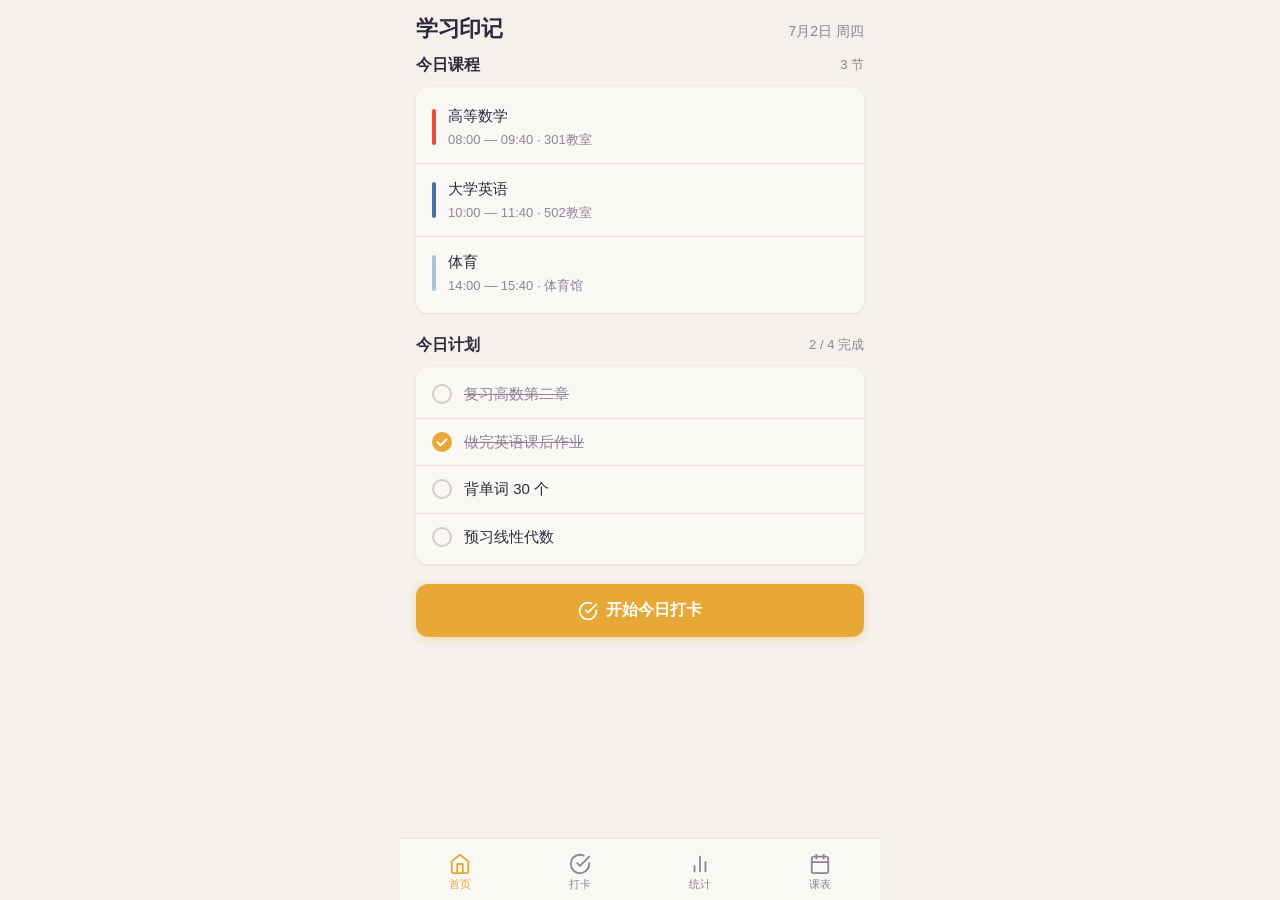
==== study-track/index.html @ bbb9d737 "搭建前端骨架：study-track 学习打卡应用 - 新增 study-track 目录（PWA 移动优先） - 首页今日看板（课表 + 计划 + 打卡入口） - 全周课表视图（日期标签切换） - " ====
<!DOCTYPE html>
<html lang="zh-CN">
<head>
  <meta charset="UTF-8">
  <meta name="viewport" content="width=device-width,initial-scale=1.0,viewport-fit=cover,user-scalable=no">
  <meta name="theme-color" content="#f5f0eb">
  <meta name="apple-mobile-web-app-capable" content="yes">
  <meta name="apple-mobile-web-app-status-bar-style" content="default">
  <link rel="manifest" href="manifest.json">
  <title>学习印记</title>
  <link rel="stylesheet" href="css/style.css">
</head>
<body>
  <div id="app">
    <header>
      <div class="header-inner">
        <h1 class="app-title">学习印记</h1>
        <span class="header-date" id="headerDate">7月2日 周四</span>
      </div>
    </header>
    <main id="view-container">

      <div id="view-home" class="view active">
        <section class="section">
          <div class="section-head">
            <h2 class="section-title">今日课程</h2>
            <span class="section-count">3 节</span>
          </div>
          <div class="card schedule-list">
            <div class="schedule-item">
              <span class="subject-bar t1"></span>
              <div class="subject-info">
                <span class="subject-name">高等数学</span>
                <span class="subject-meta">08:00 — 09:40 · 301教室</span>
              </div>
            </div>
            <div class="schedule-item">
              <span class="subject-bar t2"></span>
              <div class="subject-info">
                <span class="subject-name">大学英语</span>
                <span class="subject-meta">10:00 — 11:40 · 502教室</span>
              </div>
            </div>
            <div class="schedule-item">
              <span class="subject-bar t3"></span>
              <div class="subject-info">
                <span class="subject-name">体育</span>
                <span class="subject-meta">14:00 — 15:40 · 体育馆</span>
              </div>
            </div>
          </div>
        </section>

        <section class="section">
          <div class="section-head">
            <h2 class="section-title">今日计划</h2>
            <span class="section-count">2 / 4 完成</span>
          </div>
          <div class="card plan-list">
            <label class="plan-item">
              <span class="plan-check"></span>
              <span class="plan-text done">复习高数第二章</span>
            </label>
            <label class="plan-item">
              <span class="plan-check checked"></span>
              <span class="plan-text done">做完英语课后作业</span>
            </label>
            <label class="plan-item">
              <span class="plan-check"></span>
              <span class="plan-text">背单词 30 个</span>
            </label>
            <label class="plan-item">
              <span class="plan-check"></span>
              <span class="plan-text">预习线性代数</span>
            </label>
          </div>
        </section>

        <section class="section">
          <button class="btn-checkin" id="btnCheckin">
            <svg width="20" height="20" viewBox="0 0 24 24" fill="none" stroke="currentColor" stroke-width="2" stroke-linecap="round" stroke-linejoin="round"><path d="M22 11.08V12a10 10 0 1 1-5.93-9.14"/><polyline points="22 4 12 14.01 9 11.01"/></svg>
            开始今日打卡
          </button>
        </section>
      </div>

      <div id="view-checkin" class="view">
        <div class="placeholder">
          <svg width="48" height="48" viewBox="0 0 24 24" fill="none" stroke="#8b8594" stroke-width="1.5" stroke-linecap="round" stroke-linejoin="round"><path d="M22 11.08V12a10 10 0 1 1-5.93-9.14"/><polyline points="22 4 12 14.01 9 11.01"/></svg>
          <p>打卡功能开发中</p>
        </div>
      </div>

      <div id="view-stats" class="view">
        <div class="placeholder">
          <svg width="48" height="48" viewBox="0 0 24 24" fill="none" stroke="#8b8594" stroke-width="1.5" stroke-linecap="round" stroke-linejoin="round"><line x1="18" y1="20" x2="18" y2="10"/><line x1="12" y1="20" x2="12" y2="4"/><line x1="6" y1="20" x2="6" y2="14"/></svg>
          <p>统计功能开发中</p>
        </div>
      </div>

      <div id="view-schedule" class="view">
        <section class="section">
          <h2 class="section-title" style="margin-bottom:12px">本周课表</h2>
          <div class="day-tabs" id="dayTabs"></div>
          <div class="card schedule-list" id="fullScheduleList"></div>
        </section>
      </div>

    </main>

    <nav id="tab-bar">
      <button class="tab-btn active" data-view="home">
        <svg width="22" height="22" viewBox="0 0 24 24" fill="none" stroke="currentColor" stroke-width="2" stroke-linecap="round" stroke-linejoin="round"><path d="m3 9 9-7 9 7v11a2 2 0 0 1-2 2H5a2 2 0 0 1-2-2z"/><polyline points="9 22 9 12 15 12 15 22"/></svg>
        <span class="tab-label">首页</span>
      </button>
      <button class="tab-btn" data-view="checkin">
        <svg width="22" height="22" viewBox="0 0 24 24" fill="none" stroke="currentColor" stroke-width="2" stroke-linecap="round" stroke-linejoin="round"><path d="M22 11.08V12a10 10 0 1 1-5.93-9.14"/><polyline points="22 4 12 14.01 9 11.01"/></svg>
        <span class="tab-label">打卡</span>
      </button>
      <button class="tab-btn" data-view="stats">
        <svg width="22" height="22" viewBox="0 0 24 24" fill="none" stroke="currentColor" stroke-width="2" stroke-linecap="round" stroke-linejoin="round"><line x1="18" y1="20" x2="18" y2="10"/><line x1="12" y1="20" x2="12" y2="4"/><line x1="6" y1="20" x2="6" y2="14"/></svg>
        <span class="tab-label">统计</span>
      </button>
      <button class="tab-btn" data-view="schedule">
        <svg width="22" height="22" viewBox="0 0 24 24" fill="none" stroke="currentColor" stroke-width="2" stroke-linecap="round" stroke-linejoin="round"><rect x="3" y="4" width="18" height="18" rx="2" ry="2"/><line x1="16" y1="2" x2="16" y2="6"/><line x1="8" y1="2" x2="8" y2="6"/><line x1="3" y1="10" x2="21" y2="10"/></svg>
        <span class="tab-label">课表</span>
      </button>
    </nav>
  </div>
  <script src="js/app.js"></script>
</body>
</html>
---- study-track/css/style.css ----
/* ===== 基础重置 ===== */
*, *::before, *::after { margin:0;padding:0;box-sizing:border-box }
html { font-size:16px; -webkit-text-size-adjust:100% }
body {
  font-family: -apple-system, BlinkMacSystemFont, "Segoe UI", Roboto, "PingFang SC", "Microsoft YaHei", sans-serif;
  background: #f5f0eb;
  color: #2d2a3d;
  line-height: 1.5;
  -webkit-font-smoothing: antialiased;
}

/* ===== 颜色变量 ===== */
:root {
  --bg-page: #f5f0eb;
  --bg-card: #faf8f5;
  --text-primary: #2d2a3d;
  --text-secondary: #8b8594;
  --border: #e8e2da;
  --accent: #e8a838;
  --radius: 12px;
  --shadow: 0 1px 3px rgba(45,42,61,0.06), 0 1px 2px rgba(45,42,61,0.04);
  /* T1-T3 科目色板 */
  --t1-1: #e74c3c; --t1-2: #e8a838; --t1-3: #7c3aed;
  --t2-1: #4a6fa5; --t2-2: #5b9279; --t2-3: #9b72cf;
  --t3-1: #a8c4d8; --t3-2: #e8b4b8; --t3-3: #c4b7a6;
}

/* ===== App 容器 ===== */
#app {
  max-width: 480px;
  margin: 0 auto;
  min-height: 100vh;
  display: flex;
  flex-direction: column;
  position: relative;
}

/* ===== 顶部标题栏 ===== */
header {
  position: sticky;
  top: 0;
  z-index: 10;
  background: var(--bg-page);
  padding: 12px 16px 8px;
}
.header-inner {
  display: flex;
  justify-content: space-between;
  align-items: baseline;
}
.app-title {
  font-size: 22px;
  font-weight: 700;
  letter-spacing: -0.3px;
}
.header-date {
  font-size: 14px;
  color: var(--text-secondary);
}

/* ===== 页面容器 ===== */
#view-container {
  flex: 1;
  padding: 0 16px 100px;
  overflow-y: auto;
}

/* ===== 视图切换 ===== */
.view { display: none }
.view.active { display: block }

/* ===== 区块 ===== */
.section { margin-bottom: 20px }
.section-head {
  display: flex;
  justify-content: space-between;
  align-items: center;
  margin-bottom: 10px;
}
.section-title {
  font-size: 16px;
  font-weight: 600;
  color: var(--text-primary);
}
.section-count {
  font-size: 13px;
  color: var(--text-secondary);
}

/* ===== 卡片 ===== */
.card {
  background: var(--bg-card);
  border-radius: var(--radius);
  box-shadow: var(--shadow);
  overflow: hidden;
}

/* ===== 课表条目 ===== */
.schedule-list { padding: 4px 0 }
.schedule-item {
  display: flex;
  align-items: center;
  gap: 12px;
  padding: 14px 16px;
  position: relative;
}
.schedule-item + .schedule-item {
  border-top: 1px solid var(--border);
}
.subject-bar {
  width: 4px;
  height: 36px;
  border-radius: 2px;
  flex-shrink: 0;
}
.subject-bar.t1 { background: var(--t1-1) }
.subject-bar.t2 { background: var(--t2-1) }
.subject-bar.t3 { background: var(--t3-1) }
.subject-info {
  display: flex;
  flex-direction: column;
  gap: 2px;
}
.subject-name {
  font-size: 15px;
  font-weight: 500;
  color: var(--text-primary);
}
.subject-meta {
  font-size: 13px;
  color: var(--text-secondary);
}

/* ===== 计划列表 ===== */
.plan-list { padding: 4px 0 }
.plan-item {
  display: flex;
  align-items: center;
  gap: 12px;
  padding: 12px 16px;
  cursor: pointer;
}
.plan-item + .plan-item {
  border-top: 1px solid var(--border);
}
.plan-check {
  width: 20px;
  height: 20px;
  border-radius: 50%;
  border: 2px solid #d4cdc3;
  flex-shrink: 0;
  transition: all 0.2s;
  position: relative;
}
.plan-check.checked {
  background: var(--accent);
  border-color: var(--accent);
}
.plan-check.checked::after {
  content: '';
  position: absolute;
  left: 5px;
  top: 2px;
  width: 6px;
  height: 10px;
  border: solid #fff;
  border-width: 0 2px 2px 0;
  transform: rotate(45deg);
}
.plan-text {
  font-size: 15px;
  color: var(--text-primary);
  transition: color 0.2s;
}
.plan-text.done {
  color: var(--text-secondary);
  text-decoration: line-through;
}

/* ===== 打卡按钮 ===== */
.btn-checkin {
  width: 100%;
  display: flex;
  align-items: center;
  justify-content: center;
  gap: 8px;
  padding: 16px;
  border: none;
  border-radius: var(--radius);
  background: var(--accent);
  color: #fff;
  font-size: 16px;
  font-weight: 600;
  cursor: pointer;
  box-shadow: 0 2px 8px rgba(232,168,56,0.3);
  transition: transform 0.15s, box-shadow 0.15s;
}
.btn-checkin:active {
  transform: scale(0.98);
  box-shadow: 0 1px 4px rgba(232,168,56,0.2);
}

/* ===== 占位页 ===== */
.placeholder {
  display: flex;
  flex-direction: column;
  align-items: center;
  justify-content: center;
  gap: 16px;
  padding: 80px 0;
  color: var(--text-secondary);
  font-size: 15px;
}

/* ===== 底部导航栏 ===== */
#tab-bar {
  position: fixed;
  bottom: 0;
  left: 50%;
  transform: translateX(-50%);
  width: 100%;
  max-width: 480px;
  display: flex;
  background: var(--bg-card);
  border-top: 1px solid var(--border);
  padding: 6px 0 env(safe-area-inset-bottom, 6px);
  z-index: 20;
}
.tab-btn {
  flex: 1;
  display: flex;
  flex-direction: column;
  align-items: center;
  gap: 2px;
  padding: 8px 0;
  border: none;
  background: none;
  color: var(--text-secondary);
  cursor: pointer;
  transition: color 0.15s;
  font-family: inherit;
}
.tab-btn.active {
  color: var(--accent);
}
.tab-label {
  font-size: 11px;
  font-weight: 500;
}
.tab-label {
  font-size: 11px;
  font-weight: 500;
}

/* ===== 日期标签页 ===== */
.day-tabs {
  display: flex;
  gap: 6px;
  margin-bottom: 12px;
  overflow-x: auto;
  -webkit-overflow-scrolling: touch;
  scrollbar-width: none;
}
.day-tabs::-webkit-scrollbar { display: none }
.day-tab {
  flex: 1;
  min-width: 44px;
  padding: 8px 0;
  border: none;
  border-radius: 8px;
  background: transparent;
  color: var(--text-secondary);
  font-size: 13px;
  font-weight: 500;
  cursor: pointer;
  transition: all 0.2s;
  font-family: inherit;
}
.day-tab.active {
  background: #e8a838;
  color: #fff;
}
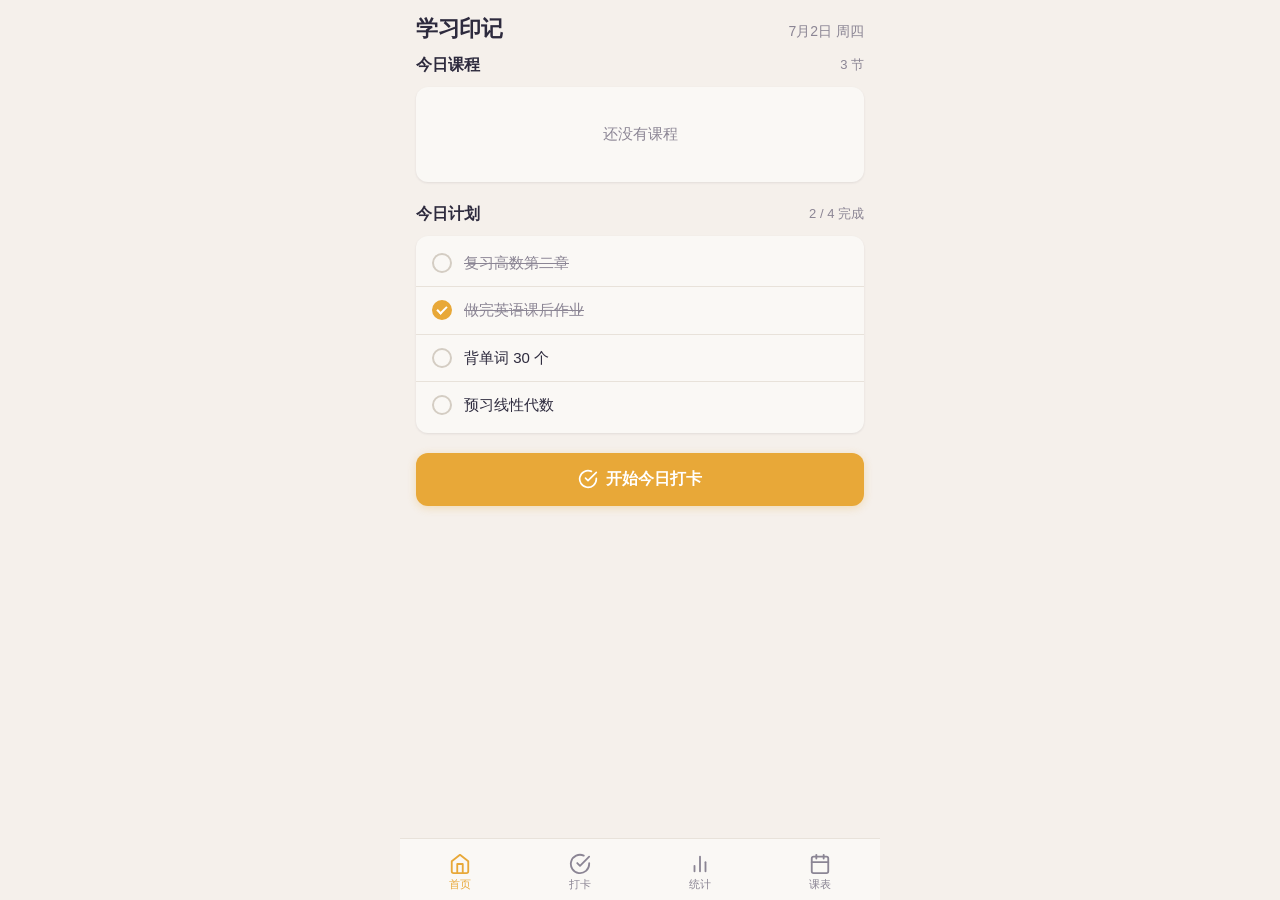
==== commit 1ab88546: "课表管理：IndexedDB 数据层 + 弹窗增删课程 新增 db.js：IndexedDB courses 表 CRUD。首页课表从 DB 动态渲染。课表页增加添加按钮 + 底部滑入弹窗表单。课程含" ====
--- a/study-track/index.html
+++ b/study-track/index.html
@@ -26,28 +26,8 @@
             <h2 class="section-title">今日课程</h2>
             <span class="section-count">3 节</span>
           </div>
-          <div class="card schedule-list">
-            <div class="schedule-item">
-              <span class="subject-bar t1"></span>
-              <div class="subject-info">
-                <span class="subject-name">高等数学</span>
-                <span class="subject-meta">08:00 — 09:40 · 301教室</span>
-              </div>
-            </div>
-            <div class="schedule-item">
-              <span class="subject-bar t2"></span>
-              <div class="subject-info">
-                <span class="subject-name">大学英语</span>
-                <span class="subject-meta">10:00 — 11:40 · 502教室</span>
-              </div>
-            </div>
-            <div class="schedule-item">
-              <span class="subject-bar t3"></span>
-              <div class="subject-info">
-                <span class="subject-name">体育</span>
-                <span class="subject-meta">14:00 — 15:40 · 体育馆</span>
-              </div>
-            </div>
+          <div class="card schedule-list" id="homeScheduleList">
+            <div class="placeholder" style="padding:32px 0"><p>还没有课程</p></div>
           </div>
         </section>
 
@@ -100,7 +80,10 @@
 
       <div id="view-schedule" class="view">
         <section class="section">
-          <h2 class="section-title" style="margin-bottom:12px">本周课表</h2>
+          <div class="section-head">
+            <h2 class="section-title">本周课表</h2>
+            <button class="btn-link" onclick="openAddCourse()">+ 添加</button>
+          </div>
           <div class="day-tabs" id="dayTabs"></div>
           <div class="card schedule-list" id="fullScheduleList"></div>
         </section>
@@ -127,6 +110,68 @@
       </button>
     </nav>
   </div>
+  <script src="js/db.js"></script>
   <script src="js/app.js"></script>
+    <!-- 添加课程弹窗 -->
+    <div class="modal-overlay" id="addCourseModal">
+      <div class="modal-content">
+        <div class="modal-header">
+          <h3>添加课程</h3>
+          <button class="modal-close" onclick="closeAddCourse()">✖</button>
+        </div>
+        <div class="form-group">
+          <label>课程名称</label>
+          <input type="text" id="courseName" placeholder="如：高等数学">
+        </div>
+        <div class="form-row">
+          <div class="form-group">
+            <label>星期</label>
+            <select id="courseDay">
+              <option value="1">周一</option>
+              <option value="2">周二</option>
+              <option value="3">周三</option>
+              <option value="4">周四</option>
+              <option value="5">周五</option>
+              <option value="6">周六</option>
+              <option value="0">周日</option>
+            </select>
+          </div>
+          <div class="form-group">
+            <label>开始时间</label>
+            <input type="time" id="courseStart" value="08:00">
+          </div>
+          <div class="form-group">
+            <label>结束时间</label>
+            <input type="time" id="courseEnd" value="09:40">
+          </div>
+        </div>
+        <div class="form-group">
+          <label>地点</label>
+          <input type="text" id="courseLocation" placeholder="如：301教室">
+        </div>
+        <div class="form-group">
+          <label>重要度</label>
+          <div class="level-group" id="courseLevel">
+            <label class="level-option active" data-level="t1">
+              <span class="level-dot t1"></span>
+              <span>T1 重要</span>
+            </label>
+            <label class="level-option" data-level="t2">
+              <span class="level-dot t2"></span>
+              <span>T2 中等</span>
+            </label>
+            <label class="level-option" data-level="t3">
+              <span class="level-dot t3"></span>
+              <span>T3 轻松</span>
+            </label>
+          </div>
+        </div>
+        <div style="display:flex;gap:8px;margin-top:8px">
+          <button class="btn-secondary" onclick="closeAddCourse()" style="flex:1">取消</button>
+          <button class="btn-checkin" onclick="saveCourse()" style="flex:2">保存</button>
+        </div>
+      </div>
+    </div>
+
 </body>
 </html>
--- a/study-track/css/style.css
+++ b/study-track/css/style.css
@@ -130,6 +130,19 @@
   font-size: 13px;
   color: var(--text-secondary);
 }
+.schedule-del {
+  margin-left: auto;
+  border: none;
+  background: none;
+  color: #c4bbb0;
+  cursor: pointer;
+  padding: 4px;
+  flex-shrink: 0;
+  transition: color 0.15s;
+}
+.schedule-del:active {
+  color: #ef4444;
+}
 
 /* ===== 计划列表 ===== */
 .plan-list { padding: 4px 0 }
@@ -247,13 +260,6 @@
   font-size: 11px;
   font-weight: 500;
 }
-.tab-label {
-  font-size: 11px;
-  font-weight: 500;
-}
-
-/* ===== 日期标签页 ===== */
-.day-tabs {
   display: flex;
   gap: 6px;
   margin-bottom: 12px;
@@ -280,3 +286,148 @@
   background: #e8a838;
   color: #fff;
 }
+
+/* ===== 链接按钮 ===== */
+.btn-link {
+  border: none;
+  background: none;
+  color: var(--accent);
+  font-size: 14px;
+  font-weight: 600;
+  cursor: pointer;
+  padding: 4px 0;
+  font-family: inherit;
+}
+
+/* ===== 次要按钮 ===== */
+.btn-secondary {
+  border: 1.5px solid var(--border);
+  background: var(--bg-card);
+  color: var(--text-primary);
+  font-size: 16px;
+  font-weight: 600;
+  padding: 16px;
+  border-radius: var(--radius);
+  cursor: pointer;
+  transition: background 0.15s;
+  font-family: inherit;
+}
+.btn-secondary:active {
+  background: var(--border);
+}
+
+/* ===== 弹窗遮罩 ===== */
+.modal-overlay {
+  display: none;
+  position: fixed;
+  inset: 0;
+  background: rgba(0,0,0,0.35);
+  z-index: 100;
+  align-items: flex-end;
+  justify-content: center;
+}
+.modal-overlay.open {
+  display: flex;
+}
+.modal-content {
+  width: 100%;
+  max-width: 480px;
+  max-height: 90vh;
+  overflow-y: auto;
+  background: var(--bg-card);
+  border-radius: var(--radius) var(--radius) 0 0;
+  padding: 20px;
+  animation: slideUp 0.25s ease;
+}
+@keyframes slideUp {
+  from { transform: translateY(100%) }
+  to { transform: translateY(0) }
+}
+.modal-header {
+  display: flex;
+  justify-content: space-between;
+  align-items: center;
+  margin-bottom: 20px;
+}
+.modal-header h3 {
+  font-size: 18px;
+  font-weight: 700;
+}
+.modal-close {
+  border: none;
+  background: none;
+  font-size: 24px;
+  color: var(--text-secondary);
+  cursor: pointer;
+  padding: 4px;
+  line-height: 1;
+}
+
+/* ===== 表单 ===== */
+.form-group {
+  margin-bottom: 16px;
+}
+.form-group label {
+  display: block;
+  font-size: 13px;
+  font-weight: 600;
+  color: var(--text-secondary);
+  margin-bottom: 6px;
+}
+.form-group input,
+.form-group select {
+  width: 100%;
+  padding: 12px;
+  border: 1.5px solid var(--border);
+  border-radius: 8px;
+  font-size: 15px;
+  background: #fff;
+  color: var(--text-primary);
+  font-family: inherit;
+  outline: none;
+  transition: border-color 0.15s;
+}
+.form-group input:focus,
+.form-group select:focus {
+  border-color: var(--accent);
+}
+.form-row {
+  display: flex;
+  gap: 10px;
+}
+.form-row .form-group {
+  flex: 1;
+}
+
+/* ===== 重要度选择 ===== */
+.level-group {
+  display: flex;
+  gap: 8px;
+}
+.level-option {
+  flex: 1;
+  display: flex;
+  align-items: center;
+  justify-content: center;
+  gap: 6px;
+  padding: 12px;
+  border: 1.5px solid var(--border);
+  border-radius: 8px;
+  font-size: 14px;
+  font-weight: 500;
+  cursor: pointer;
+  transition: all 0.15s;
+}
+.level-option.active {
+  border-color: var(--accent);
+  background: rgba(232,168,56,0.08);
+}
+.level-dot {
+  width: 8px;
+  height: 8px;
+  border-radius: 50%;
+  flex-shrink: 0;
+}
+.level-dot.t1 { background: var(--t1-1) }
+.level-dot.t2 { background: var(--t2-1) }
+.level-dot.t3 { background: var(--t3-1) }
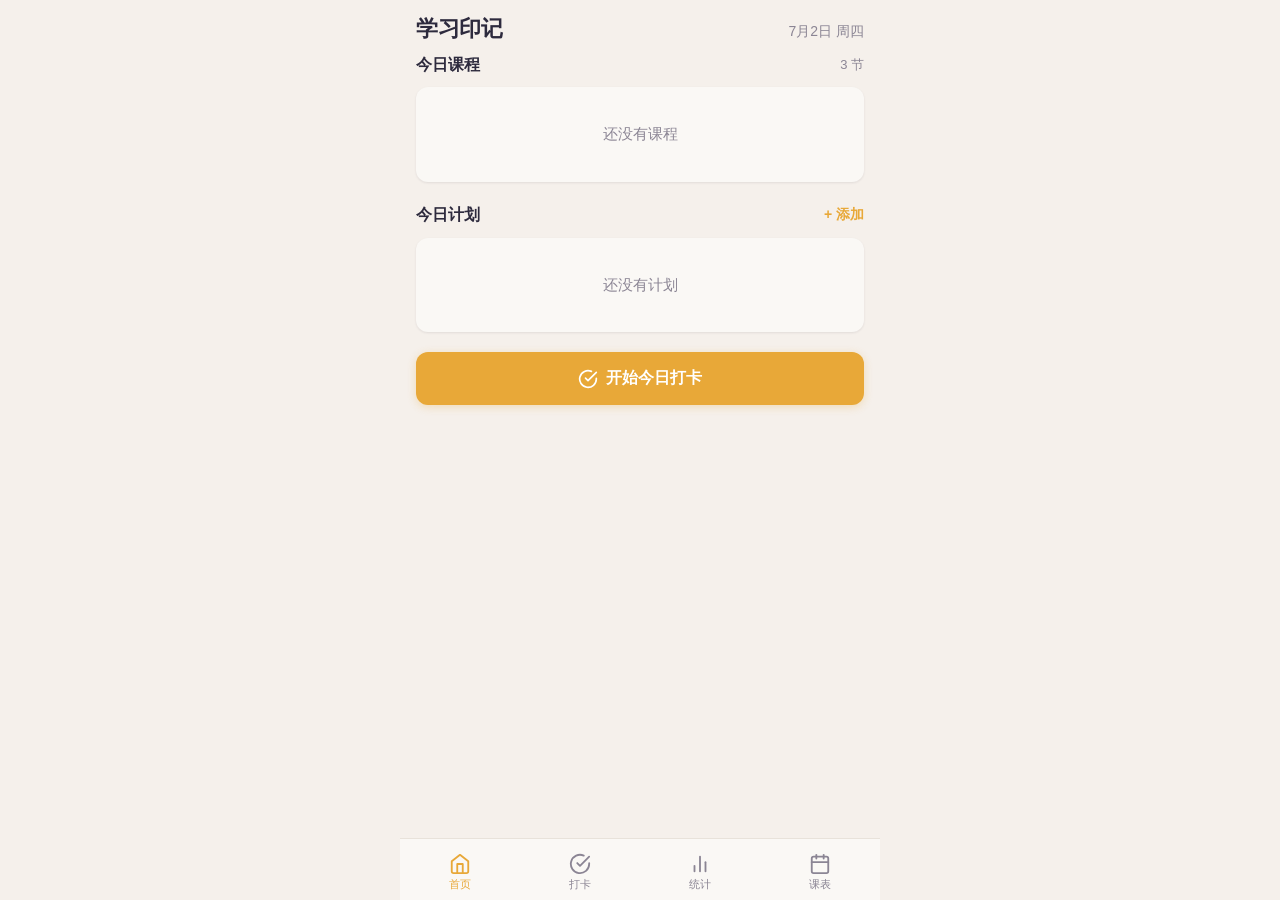
==== commit 1da5ade6: "统计模块：学习曲线图 + 环形进度表 + 打卡日历 + 专注计时 新增统计页：周学习曲线图（Canvas）、环形进度表（百分比+目标可修改）、周导航（21周边界自动回第1周）、重置确认弹窗。新增打卡日" ====
--- a/study-track/index.html
+++ b/study-track/index.html
@@ -34,25 +34,10 @@
         <section class="section">
           <div class="section-head">
             <h2 class="section-title">今日计划</h2>
-            <span class="section-count">2 / 4 完成</span>
-          </div>
-          <div class="card plan-list">
-            <label class="plan-item">
-              <span class="plan-check"></span>
-              <span class="plan-text done">复习高数第二章</span>
-            </label>
-            <label class="plan-item">
-              <span class="plan-check checked"></span>
-              <span class="plan-text done">做完英语课后作业</span>
-            </label>
-            <label class="plan-item">
-              <span class="plan-check"></span>
-              <span class="plan-text">背单词 30 个</span>
-            </label>
-            <label class="plan-item">
-              <span class="plan-check"></span>
-              <span class="plan-text">预习线性代数</span>
-            </label>
+            <button class="btn-link" onclick="openAddPlan()">+ 添加</button>
+          </div>
+          <div class="card plan-list" id="homePlanList">
+            <div class="placeholder" style="padding:32px 0"><p>还没有计划</p></div>
           </div>
         </section>
 
@@ -65,17 +50,135 @@
       </div>
 
       <div id="view-checkin" class="view">
-        <div class="placeholder">
-          <svg width="48" height="48" viewBox="0 0 24 24" fill="none" stroke="#8b8594" stroke-width="1.5" stroke-linecap="round" stroke-linejoin="round"><path d="M22 11.08V12a10 10 0 1 1-5.93-9.14"/><polyline points="22 4 12 14.01 9 11.01"/></svg>
-          <p>打卡功能开发中</p>
-        </div>
+        <section class="section">
+          <div class="section-head">
+            <h2 class="section-title">今日学习</h2>
+          </div>
+          <div class="card" style="padding:24px;text-align:center">
+            <div id="sessionStatus" style="font-size:16px;font-weight:600;color:var(--text-secondary)">今日尚未学习</div>
+            <div id="sessionTimer" style="font-size:42px;font-weight:700;color:var(--accent);margin:16px 0;display:none;font-variant-numeric:tabular-nums">00:00:00</div>
+            <button class="btn-checkin" id="btnSessionAction" onclick="toggleSession()">
+              <svg width="20" height="20" viewBox="0 0 24 24" fill="none" stroke="currentColor" stroke-width="2" stroke-linecap="round" stroke-linejoin="round"><polygon points="5 3 19 12 5 21 5 3"/></svg>
+              开始学习
+            </button>
+          </div>
+        </section>
+
+        <!-- 专注计时 -->
+        <section class="section" id="focusSection">
+          <div class="section-head">
+            <h2 class="section-title">专注计时</h2>
+          </div>
+          <div class="card" style="padding:20px">
+            <div id="focusIdle">
+              <div class="form-row" style="gap:8px">
+                <div class="form-group" style="margin:0;flex:1">
+                  <label>学习时长</label>
+                  <select id="focusDuration" style="padding:10px;font-size:14px">
+                    <option value="15">15 分钟</option>
+                    <option value="25" selected>25 分钟</option>
+                    <option value="45">45 分钟</option>
+                    <option value="60">60 分钟</option>
+                  </select>
+                </div>
+                <div class="form-group" style="margin:0;flex:1">
+                  <label>休息时长</label>
+                  <select id="breakDuration" style="padding:10px;font-size:14px">
+                    <option value="5">5 分钟</option>
+                    <option value="10" selected>10 分钟</option>
+                    <option value="15">15 分钟</option>
+                  </select>
+                </div>
+              </div>
+              <button class="btn-checkin" id="btnFocusIdle" onclick="startFocus()" style="margin-top:12px">开始专注</button>
+            </div>
+            <div id="focusActive" style="display:none;text-align:center">
+              <div id="focusPhase" style="font-size:14px;font-weight:600;color:var(--accent);margin-bottom:8px">学习中</div>
+              <div id="focusCountdown" style="font-size:40px;font-weight:700;color:var(--text-primary);font-variant-numeric:tabular-nums">25:00</div>
+              <div style="height:4px;background:var(--border);border-radius:2px;margin:12px 0;overflow:hidden">
+                <div id="focusBar" style="height:100%;width:100%;background:var(--accent);border-radius:2px;transition:width 0.5s"></div>
+              </div>
+              <div style="display:flex;gap:8px;margin-top:12px">
+                <button class="btn-secondary" id="btnFocusPause" onclick="pauseFocus()" style="flex:1;padding:10px">暂停</button>
+                <button class="btn-secondary" id="btnFocusEnd" onclick="endFocus()" style="flex:1;padding:10px;border-color:#ef4444;color:#ef4444">结束</button>
+              </div>
+            </div>
+          </div>
+        </section>
+
+        <section class="section">
+          <div class="section-head">
+            <h2 class="section-title">今日记录</h2>
+          </div>
+          <div class="card" id="todaySessionList">
+            <div class="placeholder" style="padding:24px 0"><p>还没有学习记录</p></div>
+          </div>
+        </section>
+        <section class="section">
+          <div class="section-head">
+            <h2 class="section-title">打卡日历</h2>
+          </div>
+          <div class="card" style="padding:16px">
+            <div style="display:flex;justify-content:space-between;align-items:center;margin-bottom:8px">
+              <button class="nav-btn" onclick="prevMonth()">◀</button>
+              <span id="calendarTitle" style="font-weight:600;font-size:16px"></span>
+              <button class="nav-btn" onclick="nextMonth()">▶</button>
+            </div>
+            <div class="calendar-grid" id="calendarGrid"></div>
+            <div style="margin-top:16px;text-align:center">
+              <span id="streakDisplay" style="font-size:32px;font-weight:700;color:var(--accent)">0</span>
+              <span style="font-size:14px;color:var(--text-secondary);margin-left:4px">天连续打卡</span>
+            </div>
+          </div>
+        </section>
       </div>
 
       <div id="view-stats" class="view">
-        <div class="placeholder">
-          <svg width="48" height="48" viewBox="0 0 24 24" fill="none" stroke="#8b8594" stroke-width="1.5" stroke-linecap="round" stroke-linejoin="round"><line x1="18" y1="20" x2="18" y2="10"/><line x1="12" y1="20" x2="12" y2="4"/><line x1="6" y1="20" x2="6" y2="14"/></svg>
-          <p>统计功能开发中</p>
-        </div>
+        <section class="section">
+          <div class="section-head">
+            <h2 class="section-title">学习统计</h2>
+          </div>
+          <div class="card" style="padding:16px">
+            <div style="display:flex;justify-content:space-between;align-items:center;margin-bottom:8px">
+              <button class="nav-btn" onclick="prevWeek()">◀</button>
+              <div style="text-align:center">
+                <div id="weekLabel" style="font-weight:600;font-size:15px"></div>
+                <div id="weekRange" style="font-size:12px;color:var(--text-secondary);margin-top:2px"></div>
+              </div>
+              <button class="nav-btn" onclick="nextWeek()">▶</button>
+            </div>
+            <canvas id="statsChart" width="400" height="200"></canvas>
+            <div style="display:flex;gap:12px;margin-top:12px;padding-top:12px;border-top:1px solid var(--border)">
+              <div style="flex:1;text-align:center">
+                <div id="statsTotal" style="font-size:22px;font-weight:700;color:var(--accent)">0</div>
+                <div style="font-size:11px;color:var(--text-secondary);margin-top:2px">本周总时</div>
+              </div>
+              <div style="flex:1;text-align:center">
+                <div id="statsAvg" style="font-size:22px;font-weight:700;color:var(--accent)">0</div>
+                <div style="font-size:11px;color:var(--text-secondary);margin-top:2px">日均学习</div>
+              </div>
+              <div style="flex:1;text-align:center">
+                <div id="statsBest" style="font-size:22px;font-weight:700;color:#22c55e">0</div>
+                <div style="font-size:11px;color:var(--text-secondary);margin-top:2px">单日最高</div>
+              </div>
+            </div>
+          </div>
+        </section>
+        <section class="section">
+          <div class="section-head">
+            <h2 class="section-title">本周进度</h2>
+          </div>
+          <div class="card" style="padding:20px;text-align:center">
+            <div id="progressRing" style="margin:0 auto"></div>
+            <div style="margin-top:8px;font-size:13px;color:var(--text-secondary)">
+              目标: <span id="goalDisplay">600</span> 分钟/周
+              <button class="btn-link" onclick="editGoal()" style="font-size:12px">修改</button>
+            </div>
+          </div>
+        </section>
+        <section class="section">
+          <button class="btn-secondary" onclick="resetWeek()" style="width:100%;border-color:#ef4444;color:#ef4444">重置到第1周</button>
+        </section>
       </div>
 
       <div id="view-schedule" class="view">
@@ -173,5 +276,32 @@
       </div>
     </div>
 
+    <!-- 添加计划弹窗 -->
+    <div class="modal-overlay" id="addPlanModal">
+      <div class="modal-content">
+        <div class="modal-header">
+          <h3>添加计划</h3>
+          <button class="modal-close" onclick="closeAddPlan()">✖</button>
+        </div>
+        <div class="form-group">
+          <label>计划内容</label>
+          <input type="text" id="planContent" placeholder="如：复习高数第二章" maxlength="200">
+        </div>
+        <div style="display:flex;gap:8px;margin-top:8px">
+          <button class="btn-secondary" onclick="closeAddPlan()" style="flex:1">取消</button>
+          <button class="btn-checkin" onclick="savePlan()" style="flex:2">保存</button>
+        </div>
+      </div>
+    </div>
+
+    <!-- 提醒弹窗 -->
+    <div class="modal-overlay" id="alertModal">
+      <div class="modal-content" style="text-align:center">
+        <div style="font-size:48px;margin:20px 0">⏰</div>
+        <div id="alertMessage" style="font-size:18px;font-weight:600;margin-bottom:20px"></div>
+        <button class="btn-checkin" onclick="closeAlertModal()">知道了</button>
+      </div>
+    </div>
+
 </body>
 </html>
--- a/study-track/css/style.css
+++ b/study-track/css/style.css
@@ -130,19 +130,33 @@
   font-size: 13px;
   color: var(--text-secondary);
 }
-.schedule-del {
+
+/* ===== 课程操作按钮 ===== */
+.schedule-actions {
   margin-left: auto;
+  display: flex;
+  gap: 2px;
+  flex-shrink: 0;
+}
+.schedule-act {
   border: none;
   background: none;
   color: #c4bbb0;
   cursor: pointer;
-  padding: 4px;
-  flex-shrink: 0;
-  transition: color 0.15s;
+  padding: 6px;
+  border-radius: 6px;
+  transition: all 0.15s;
+  line-height: 1;
+}
+.schedule-edit:active {
+  color: var(--accent);
+  background: rgba(232,168,56,0.1);
 }
 .schedule-del:active {
   color: #ef4444;
-}
+  background: rgba(239,68,68,0.1);
+}
+
 
 /* ===== 计划列表 ===== */
 .plan-list { padding: 4px 0 }
@@ -431,3 +445,79 @@
 .level-dot.t1 { background: var(--t1-1) }
 .level-dot.t2 { background: var(--t2-1) }
 .level-dot.t3 { background: var(--t3-1) }
+
+/* ===== 打卡点阵 ===== */
+.week-dots { display:flex;gap:6px;justify-content:center;flex-wrap:wrap }
+.week-dot {
+  width:32px;height:32px;border-radius:50%;
+  display:flex;align-items:center;justify-content:center;
+  font-size:12px;font-weight:600;
+  background:var(--border);color:var(--text-secondary);
+  transition:all 0.2s;
+}
+.week-dot.checked { background:var(--accent);color:#fff; }
+
+/* ===== 打卡日历 ===== */
+.calendar-grid {
+  display: grid;
+  grid-template-columns: repeat(7, 1fr);
+  gap: 2px;
+  text-align: center;
+}
+.calendar-weekday {
+  font-size: 12px;
+  color: var(--text-secondary);
+  padding: 8px 4px;
+  font-weight: 500;
+}
+.calendar-day {
+  padding: 8px 4px;
+  font-size: 14px;
+  border-radius: 8px;
+  cursor: pointer;
+  transition: all 0.15s;
+  color: var(--text-primary);
+}
+.calendar-day.checked {
+  background: var(--accent);
+  color: #fff;
+  font-weight: 600;
+}
+.calendar-day.today {
+  outline: 2px solid var(--accent);
+  outline-offset: -2px;
+}
+.calendar-day.today.checked {
+  outline: none;
+}
+.calendar-day.empty {
+  visibility: hidden;
+}
+.nav-btn {
+  border: none;
+  background: none;
+  font-size: 18px;
+  color: var(--text-secondary);
+  cursor: pointer;
+  padding: 4px 12px;
+  transition: color 0.15s;
+}
+.nav-btn:active {
+  color: var(--accent);
+}
+.nav-btn:active {
+  color: var(--accent);
+}
+.cal-check {
+  display: block;
+  font-size: 10px;
+  line-height: 1.2;
+  margin-top: 1px;
+}
+
+#statsChart {
+  width: 100% !important;
+  height: auto !important;
+  aspect-ratio: 400/200;
+  display: block;
+}
